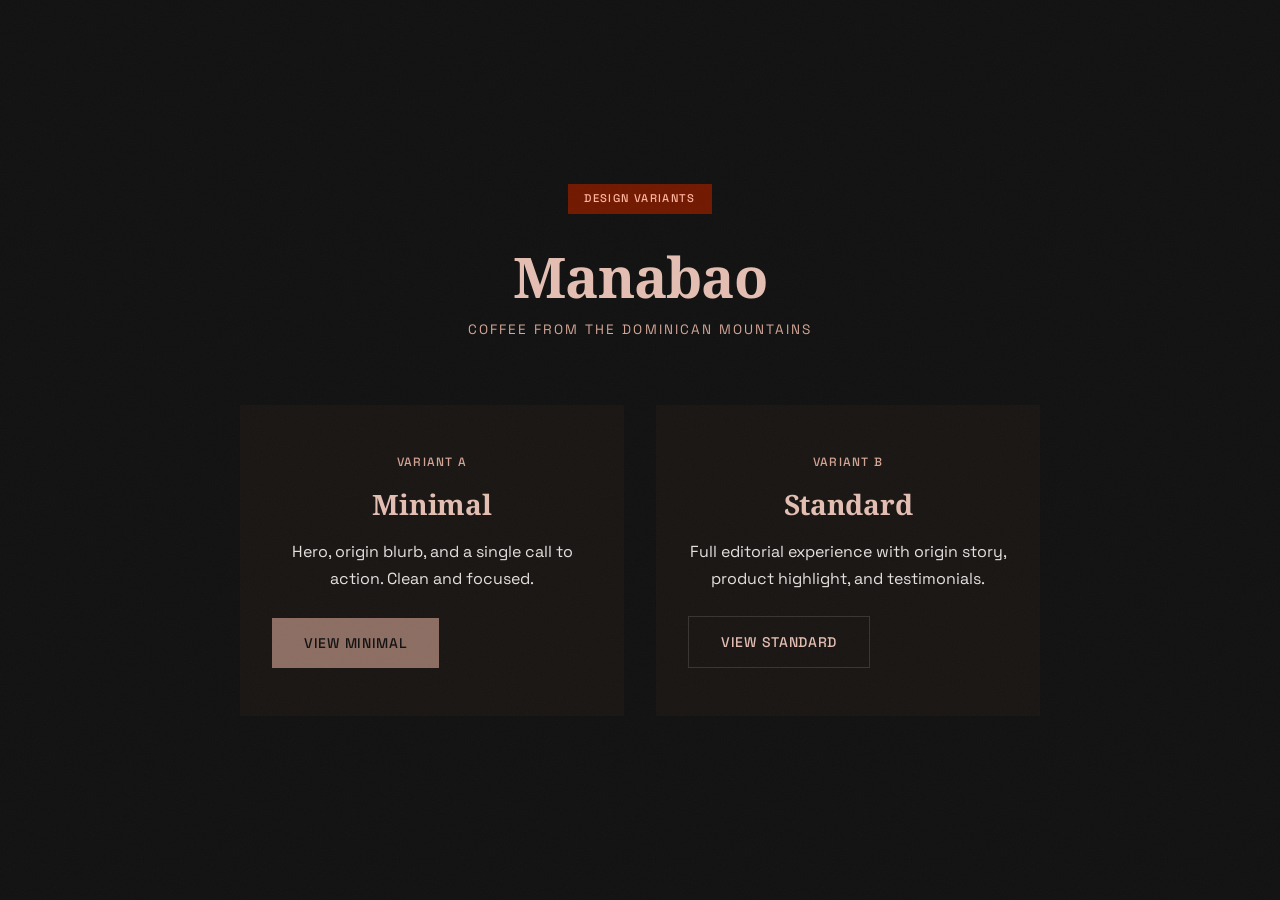
==== index.html @ 507e4045 "feat: add index hub page linking to both landing page variants Co-Authored-By: Claude Opus 4.6 (1M c" ====
<!DOCTYPE html>
<html lang="en">
<head>
  <meta charset="UTF-8">
  <meta name="viewport" content="width=device-width, initial-scale=1.0">
  <title>Manabao — Design Variants</title>
  <link rel="preconnect" href="https://fonts.googleapis.com">
  <link rel="preconnect" href="https://fonts.gstatic.com" crossorigin>
  <link rel="stylesheet" href="styles.css">
  <style>
    .hub {
      min-height: 100vh;
      display: flex;
      flex-direction: column;
      align-items: center;
      justify-content: center;
      padding: 80px 24px;
      text-align: center;
    }

    .hub-subtitle {
      font-family: var(--font-body);
      font-size: 0.85rem;
      letter-spacing: 0.15em;
      text-transform: uppercase;
      color: var(--primary-dim);
      margin-bottom: 64px;
    }

    .hub-cards {
      display: grid;
      grid-template-columns: 1fr 1fr;
      gap: 32px;
      max-width: 800px;
      width: 100%;
    }

    .hub-card {
      display: flex;
      flex-direction: column;
      background-color: var(--surface-container-low);
      padding: 48px 32px;
      text-decoration: none;
      transition: background-color 0.3s ease;
    }

    .hub-card:hover {
      background-color: var(--surface-container);
    }

    .hub-card .label-sm {
      margin-bottom: 16px;
      color: var(--primary-dim);
    }

    .hub-card .headline-sm {
      margin-bottom: 16px;
    }

    .hub-card .body-text {
      color: var(--on-surface);
      margin-bottom: 24px;
      flex-grow: 1;
    }

    .hub-card .btn {
      align-self: flex-start;
    }

    @media (max-width: 768px) {
      .hub-cards {
        grid-template-columns: 1fr;
      }
    }
  </style>
</head>
<body>

  <section class="hub">
    <span class="origin-stamp" style="margin-bottom: 32px;">Design Variants</span>
    <h1 class="display-lg" style="margin-bottom: 12px;">Manabao</h1>
    <p class="hub-subtitle">Coffee from the Dominican Mountains</p>

    <div class="hub-cards">
      <a href="minimal.html" class="hub-card">
        <span class="label-sm">Variant A</span>
        <h2 class="headline-sm">Minimal</h2>
        <p class="body-text">
          Hero, origin blurb, and a single call to action. Clean and focused.
        </p>
        <span class="btn btn-primary">View Minimal</span>
      </a>

      <a href="standard.html" class="hub-card">
        <span class="label-sm">Variant B</span>
        <h2 class="headline-sm">Standard</h2>
        <p class="body-text">
          Full editorial experience with origin story, product highlight, and testimonials.
        </p>
        <span class="btn btn-outlined">View Standard</span>
      </a>
    </div>
  </section>

</body>
</html>
---- styles.css ----
@import url('https://fonts.googleapis.com/css2?family=Noto+Serif:ital,wght@0,400;0,700;1,400&family=Space+Grotesk:wght@400;500;700&display=swap');

*,
*::before,
*::after {
  margin: 0;
  padding: 0;
  box-sizing: border-box;
}

:root {
  /* Colors */
  --primary: #8D6E63;
  --primary-light: #e4beb2;
  --primary-dim: #d4a596;
  --primary-container: #4d352b;
  --secondary: #3E2723;
  --tertiary: #BF360C;
  --tertiary-container: #721900;
  --tertiary-light: #ffb5a1;
  --background: #121212;
  --surface: #131313;
  --surface-container-low: #1a1614;
  --surface-container: #211c19;
  --on-surface: #e5e2e1;
  --on-primary: #121212;
  --outline-variant: rgba(229, 226, 225, 0.15);

  /* Typography */
  --font-headline: 'Noto Serif', serif;
  --font-body: 'Space Grotesk', sans-serif;

  /* Spacing */
  --section-padding: 120px 24px;
  --section-padding-mobile: 80px 16px;
}

html {
  scroll-behavior: smooth;
}

body {
  font-family: var(--font-body);
  background-color: var(--background);
  color: var(--on-surface);
  line-height: 1.6;
  -webkit-font-smoothing: antialiased;
}

a {
  color: var(--primary-light);
  text-decoration: none;
}

a:hover {
  color: var(--primary-dim);
}

img {
  max-width: 100%;
  display: block;
}

/* Typography Scale */
.display-lg {
  font-family: var(--font-headline);
  font-size: 3.5rem;
  font-weight: 700;
  letter-spacing: -0.02em;
  line-height: 1.1;
  color: var(--primary-light);
}

.headline-sm {
  font-family: var(--font-headline);
  font-size: 1.75rem;
  font-weight: 700;
  letter-spacing: -0.01em;
  line-height: 1.2;
  color: var(--primary-light);
}

.body-text {
  font-family: var(--font-body);
  font-size: 1rem;
  line-height: 1.7;
  color: var(--on-surface);
}

.label-sm {
  font-family: var(--font-body);
  font-size: 0.75rem;
  font-weight: 500;
  letter-spacing: 0.1em;
  text-transform: uppercase;
  color: var(--on-surface);
}

@media (max-width: 768px) {
  .display-lg {
    font-size: 2.5rem;
  }

  .headline-sm {
    font-size: 1.35rem;
  }
}

/* Noise Texture Overlay */
body::after {
  content: '';
  position: fixed;
  top: 0;
  left: 0;
  width: 100%;
  height: 100%;
  pointer-events: none;
  z-index: 9999;
  opacity: 0.03;
  background-image: url("data:image/svg+xml,%3Csvg viewBox='0 0 256 256' xmlns='http://www.w3.org/2000/svg'%3E%3Cfilter id='noise'%3E%3CfeTurbulence type='fractalNoise' baseFrequency='0.9' numOctaves='4' stitchTiles='stitch'/%3E%3C/filter%3E%3Crect width='100%25' height='100%25' filter='url(%23noise)'/%3E%3C/svg%3E");
  background-repeat: repeat;
  background-size: 256px 256px;
}

/* Buttons — all 0px border-radius */
.btn {
  display: inline-block;
  padding: 14px 32px;
  font-family: var(--font-body);
  font-size: 0.875rem;
  font-weight: 500;
  letter-spacing: 0.05em;
  text-transform: uppercase;
  border: none;
  border-radius: 0;
  cursor: pointer;
  text-decoration: none;
  transition: background-color 0.3s ease;
}

.btn-primary {
  background-color: var(--primary);
  color: var(--on-primary);
}

.btn-primary:hover {
  background-color: var(--primary-dim);
  color: var(--on-primary);
}

.btn-secondary {
  background-color: var(--secondary);
  color: var(--primary-light);
}

.btn-secondary:hover {
  background-color: var(--primary-container);
  color: var(--primary-light);
}

.btn-inverted {
  background-color: var(--primary-light);
  color: var(--secondary);
}

.btn-inverted:hover {
  background-color: var(--primary-dim);
  color: var(--secondary);
}

.btn-outlined {
  background-color: transparent;
  color: var(--primary-light);
  border: 1px solid var(--outline-variant);
}

.btn-outlined:hover {
  background-color: var(--surface-container-low);
  color: var(--primary-light);
}

/* Origin Stamp Chip */
.origin-stamp {
  display: inline-block;
  padding: 6px 16px;
  background-color: var(--tertiary-container);
  color: var(--tertiary-light);
  font-family: var(--font-body);
  font-size: 0.7rem;
  font-weight: 500;
  letter-spacing: 0.12em;
  text-transform: uppercase;
  border-radius: 0;
}

/* Glassmorphic Nav */
.nav {
  position: fixed;
  top: 0;
  left: 0;
  right: 0;
  z-index: 1000;
  display: flex;
  align-items: center;
  justify-content: space-between;
  padding: 16px 40px;
  background-color: rgba(19, 19, 19, 0.7);
  backdrop-filter: blur(20px);
  -webkit-backdrop-filter: blur(20px);
}

.nav-logo {
  font-family: var(--font-headline);
  font-size: 1.25rem;
  font-weight: 700;
  color: var(--primary-light);
  letter-spacing: -0.01em;
}

.nav-links {
  display: flex;
  gap: 24px;
  list-style: none;
}

.nav-links a {
  color: var(--primary-dim);
  font-family: var(--font-body);
  font-size: 0.85rem;
  letter-spacing: 0.05em;
  text-transform: uppercase;
  transition: color 0.3s ease;
}

.nav-links a:hover {
  color: var(--primary-light);
}

@media (max-width: 768px) {
  .nav {
    padding: 14px 20px;
  }

  .nav-links {
    gap: 16px;
  }

  .nav-links a {
    font-size: 0.75rem;
  }
}

/* Hero Section */
.hero {
  position: relative;
  min-height: 100vh;
  display: flex;
  flex-direction: column;
  align-items: center;
  justify-content: center;
  text-align: center;
  background-size: cover;
  background-position: center;
  background-repeat: no-repeat;
  padding: 80px 24px;
}

.hero-overlay {
  position: absolute;
  inset: 0;
  background: linear-gradient(
    to bottom,
    rgba(18, 18, 18, 0.4) 0%,
    rgba(18, 18, 18, 0.6) 50%,
    rgba(18, 18, 18, 0.9) 100%
  );
}

.hero-content {
  position: relative;
  z-index: 1;
  max-width: 700px;
}

.hero-content .display-lg {
  margin-bottom: 16px;
}

.hero-subtitle {
  font-family: var(--font-body);
  font-size: 1rem;
  letter-spacing: 0.15em;
  text-transform: uppercase;
  color: var(--primary-dim);
  margin-bottom: 24px;
}

.hero-content .origin-stamp {
  margin-bottom: 32px;
}

/* Sections */
.section {
  padding: var(--section-padding);
}

.section--surface {
  background-color: var(--surface);
}

.section--low {
  background-color: var(--surface-container-low);
}

.section--container {
  background-color: var(--surface-container);
}

.section-inner {
  max-width: 1100px;
  margin: 0 auto;
}

/* Two-Column Editorial Layout */
.editorial-grid {
  display: grid;
  grid-template-columns: 1fr 1fr;
  gap: 0;
  align-items: center;
}

.editorial-grid__image {
  position: relative;
  overflow: hidden;
}

.editorial-grid__image img {
  width: 100%;
  height: 100%;
  object-fit: cover;
  min-height: 400px;
}

.editorial-grid__text {
  padding: 60px;
  position: relative;
}

.editorial-grid__text .headline-sm {
  position: relative;
  left: -40px;
  margin-bottom: 24px;
}

.editorial-grid__text .body-text {
  margin-bottom: 32px;
}

/* Product Highlight — Asymmetric */
.product-card {
  display: grid;
  grid-template-columns: 1fr 1.2fr;
  gap: 60px;
  align-items: center;
}

.product-image-placeholder {
  width: 100%;
  aspect-ratio: 3 / 4;
  background: linear-gradient(135deg, var(--primary-container), var(--secondary));
}

.product-info .headline-sm {
  margin-bottom: 12px;
}

.product-info .body-text {
  margin-bottom: 8px;
}

.product-price {
  font-family: var(--font-headline);
  font-size: 1.5rem;
  color: var(--primary-light);
  margin: 20px 0 28px;
}

/* Testimonials */
.testimonial {
  max-width: 700px;
  margin: 0 auto;
  padding: 60px 0;
  text-align: center;
}

.testimonial-quote {
  font-family: var(--font-headline);
  font-size: 1.5rem;
  font-style: italic;
  color: var(--primary-light);
  line-height: 1.6;
  margin-bottom: 20px;
}

.testimonial-attribution {
  font-family: var(--font-body);
  font-size: 0.75rem;
  letter-spacing: 0.1em;
  text-transform: uppercase;
  color: var(--primary-dim);
}

/* Footer */
.footer {
  background-color: var(--surface-container-low);
  padding: 60px 24px;
  text-align: center;
}

.footer-logo {
  font-family: var(--font-headline);
  font-size: 1.5rem;
  font-weight: 700;
  color: var(--primary-light);
  margin-bottom: 8px;
}

.footer-tagline {
  font-family: var(--font-body);
  font-size: 0.8rem;
  color: var(--primary-dim);
  letter-spacing: 0.1em;
  text-transform: uppercase;
  margin-bottom: 32px;
}

.footer-nav {
  display: flex;
  justify-content: center;
  gap: 32px;
  list-style: none;
  margin-bottom: 40px;
}

.footer-nav a {
  font-family: var(--font-body);
  font-size: 0.8rem;
  color: var(--on-surface);
  letter-spacing: 0.05em;
  text-transform: uppercase;
  transition: color 0.3s ease;
}

.footer-nav a:hover {
  color: var(--primary-light);
}

.footer-bottom {
  font-size: 0.7rem;
  color: rgba(229, 226, 225, 0.4);
  letter-spacing: 0.05em;
}

/* Responsive */
@media (max-width: 768px) {
  .section {
    padding: var(--section-padding-mobile);
  }

  .editorial-grid {
    grid-template-columns: 1fr;
  }

  .editorial-grid__text {
    padding: 40px 20px;
  }

  .editorial-grid__text .headline-sm {
    left: 0;
  }

  .product-card {
    grid-template-columns: 1fr;
    gap: 32px;
  }

  .footer-nav {
    flex-direction: column;
    gap: 16px;
  }
}
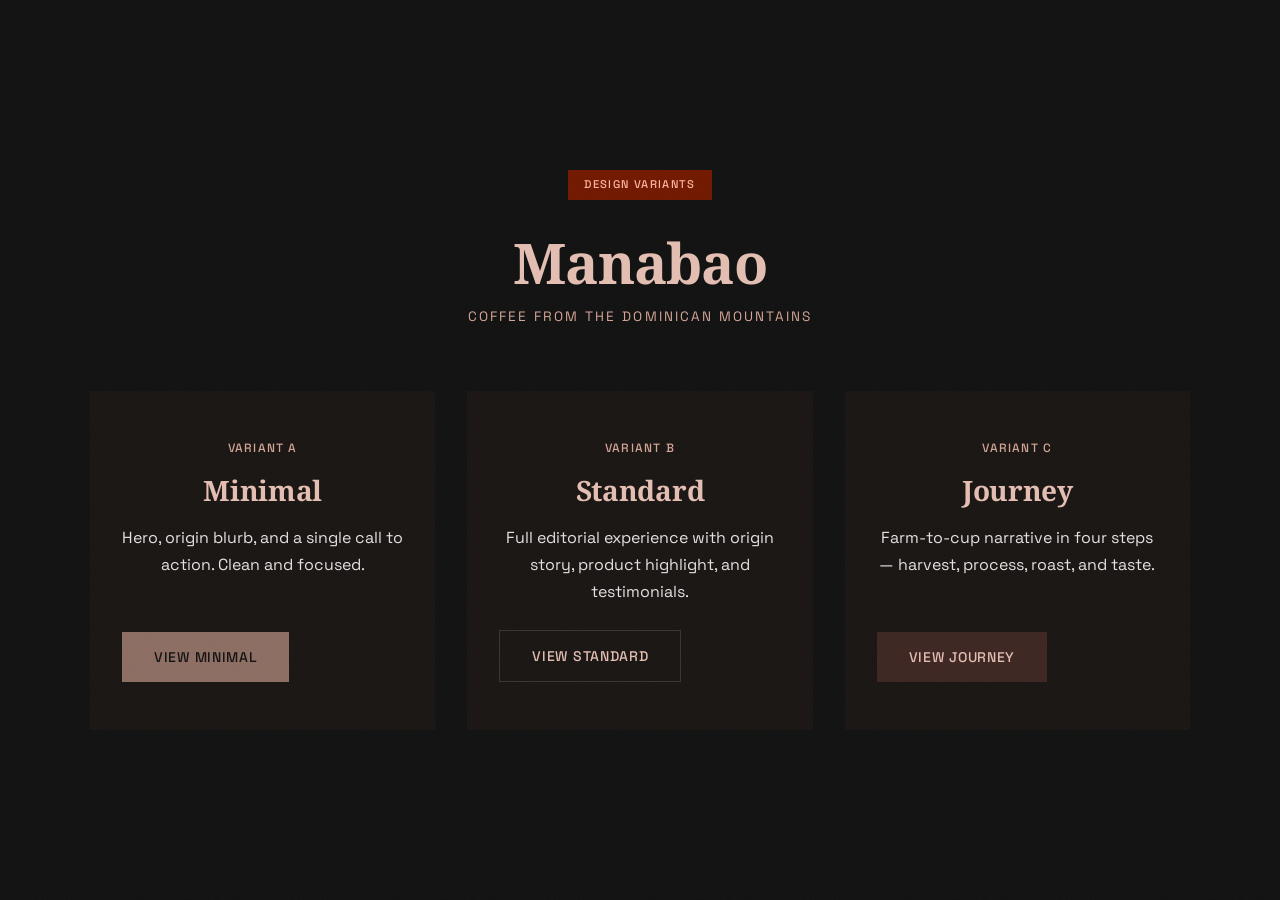
==== commit 5f6cadb2: "feat: add Journey variant (Variant C) with farm-to-cup narrative New landing page using all 4 images" ====
--- a/index.html
+++ b/index.html
@@ -29,9 +29,9 @@
 
     .hub-cards {
       display: grid;
-      grid-template-columns: 1fr 1fr;
+      grid-template-columns: 1fr 1fr 1fr;
       gap: 32px;
-      max-width: 800px;
+      max-width: 1100px;
       width: 100%;
     }
 
@@ -99,6 +99,15 @@
         </p>
         <span class="btn btn-outlined">View Standard</span>
       </a>
+
+      <a href="journey.html" class="hub-card">
+        <span class="label-sm">Variant C</span>
+        <h2 class="headline-sm">Journey</h2>
+        <p class="body-text">
+          Farm-to-cup narrative in four steps — harvest, process, roast, and taste.
+        </p>
+        <span class="btn btn-secondary">View Journey</span>
+      </a>
     </div>
   </section>
 
--- a/styles.css
+++ b/styles.css
@@ -461,6 +461,57 @@
   letter-spacing: 0.05em;
 }
 
+/* Journey — Full-Bleed Image Sections */
+.journey-image {
+  position: relative;
+  width: 100%;
+  height: 70vh;
+  overflow: hidden;
+}
+
+.journey-image img {
+  width: 100%;
+  height: 100%;
+  object-fit: cover;
+}
+
+.journey-image__caption {
+  position: absolute;
+  bottom: 0;
+  left: 0;
+  right: 0;
+  padding: 40px;
+  background: linear-gradient(
+    to top,
+    rgba(18, 18, 18, 0.85) 0%,
+    rgba(18, 18, 18, 0) 100%
+  );
+}
+
+.journey-step {
+  display: flex;
+  align-items: baseline;
+  gap: 16px;
+  margin-bottom: 8px;
+}
+
+.journey-step__number {
+  font-family: var(--font-headline);
+  font-size: 3rem;
+  font-weight: 700;
+  color: var(--primary-container);
+  line-height: 1;
+}
+
+/* Journey — Alternating Editorial */
+.editorial-grid--reverse {
+  direction: rtl;
+}
+
+.editorial-grid--reverse > * {
+  direction: ltr;
+}
+
 /* Responsive */
 @media (max-width: 768px) {
   .section {
@@ -488,4 +539,20 @@
     flex-direction: column;
     gap: 16px;
   }
-}
+
+  .journey-image {
+    height: 50vh;
+  }
+
+  .journey-image__caption {
+    padding: 24px;
+  }
+
+  .journey-step__number {
+    font-size: 2rem;
+  }
+
+  .editorial-grid--reverse {
+    direction: ltr;
+  }
+}
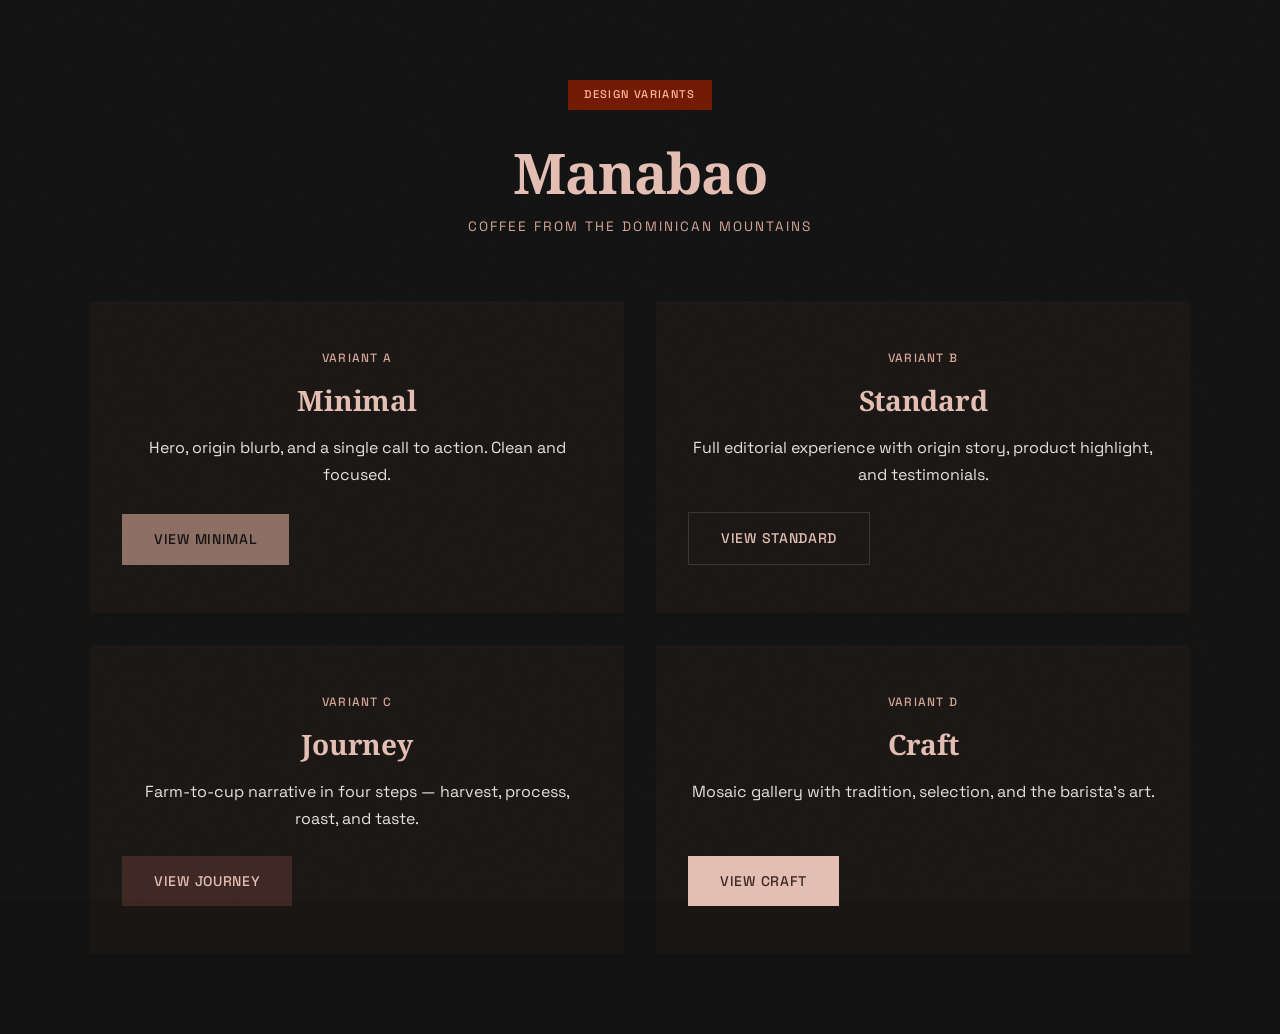
==== commit a9909e73: "feat: add Craft variant (Variant D) with mosaic gallery New landing page showcasing artisanal craft " ====
--- a/index.html
+++ b/index.html
@@ -29,7 +29,7 @@
 
     .hub-cards {
       display: grid;
-      grid-template-columns: 1fr 1fr 1fr;
+      grid-template-columns: 1fr 1fr;
       gap: 32px;
       max-width: 1100px;
       width: 100%;
@@ -108,6 +108,15 @@
         </p>
         <span class="btn btn-secondary">View Journey</span>
       </a>
+
+      <a href="craft.html" class="hub-card">
+        <span class="label-sm">Variant D</span>
+        <h2 class="headline-sm">Craft</h2>
+        <p class="body-text">
+          Mosaic gallery with tradition, selection, and the barista's art.
+        </p>
+        <span class="btn btn-inverted">View Craft</span>
+      </a>
     </div>
   </section>
 
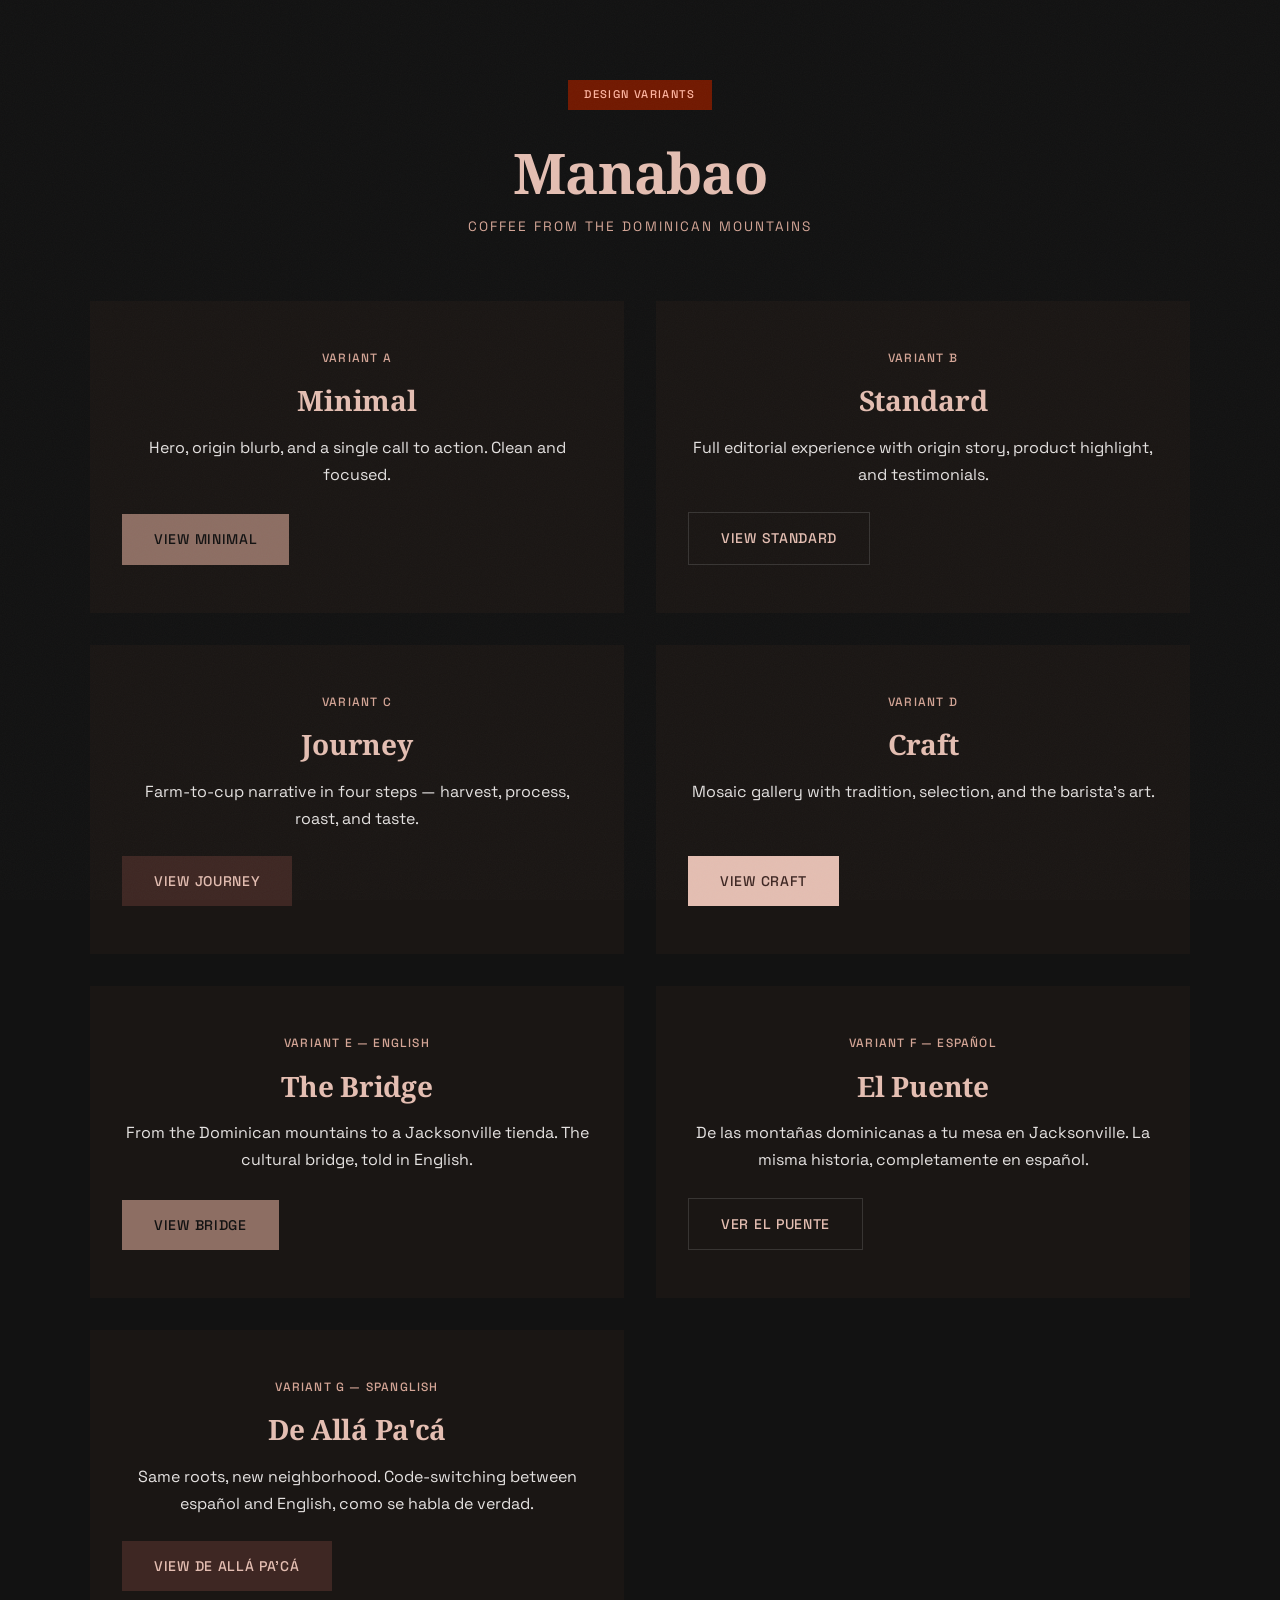
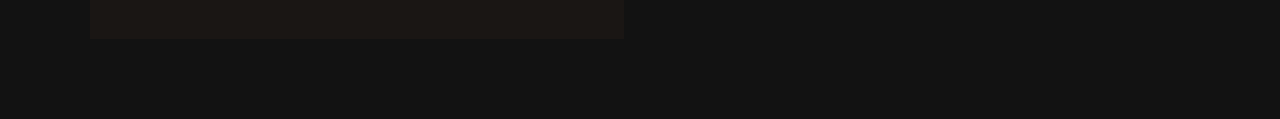
==== commit 270e2a9a: "feat: add cultural bridge variants (E/F/G) — DR to Jacksonville Three new landing pages exploring th" ====
--- a/index.html
+++ b/index.html
@@ -7,72 +7,6 @@
   <link rel="preconnect" href="https://fonts.googleapis.com">
   <link rel="preconnect" href="https://fonts.gstatic.com" crossorigin>
   <link rel="stylesheet" href="styles.css">
-  <style>
-    .hub {
-      min-height: 100vh;
-      display: flex;
-      flex-direction: column;
-      align-items: center;
-      justify-content: center;
-      padding: 80px 24px;
-      text-align: center;
-    }
-
-    .hub-subtitle {
-      font-family: var(--font-body);
-      font-size: 0.85rem;
-      letter-spacing: 0.15em;
-      text-transform: uppercase;
-      color: var(--primary-dim);
-      margin-bottom: 64px;
-    }
-
-    .hub-cards {
-      display: grid;
-      grid-template-columns: 1fr 1fr;
-      gap: 32px;
-      max-width: 1100px;
-      width: 100%;
-    }
-
-    .hub-card {
-      display: flex;
-      flex-direction: column;
-      background-color: var(--surface-container-low);
-      padding: 48px 32px;
-      text-decoration: none;
-      transition: background-color 0.3s ease;
-    }
-
-    .hub-card:hover {
-      background-color: var(--surface-container);
-    }
-
-    .hub-card .label-sm {
-      margin-bottom: 16px;
-      color: var(--primary-dim);
-    }
-
-    .hub-card .headline-sm {
-      margin-bottom: 16px;
-    }
-
-    .hub-card .body-text {
-      color: var(--on-surface);
-      margin-bottom: 24px;
-      flex-grow: 1;
-    }
-
-    .hub-card .btn {
-      align-self: flex-start;
-    }
-
-    @media (max-width: 768px) {
-      .hub-cards {
-        grid-template-columns: 1fr;
-      }
-    }
-  </style>
 </head>
 <body>
 
@@ -117,6 +51,33 @@
         </p>
         <span class="btn btn-inverted">View Craft</span>
       </a>
+
+      <a href="bridge.html" class="hub-card">
+        <span class="label-sm">Variant E — English</span>
+        <h2 class="headline-sm">The Bridge</h2>
+        <p class="body-text">
+          From the Dominican mountains to a Jacksonville tienda. The cultural bridge, told in English.
+        </p>
+        <span class="btn btn-primary">View Bridge</span>
+      </a>
+
+      <a href="puente.html" class="hub-card">
+        <span class="label-sm">Variant F — Español</span>
+        <h2 class="headline-sm">El Puente</h2>
+        <p class="body-text">
+          De las montañas dominicanas a tu mesa en Jacksonville. La misma historia, completamente en español.
+        </p>
+        <span class="btn btn-outlined">Ver El Puente</span>
+      </a>
+
+      <a href="dealla.html" class="hub-card">
+        <span class="label-sm">Variant G — Spanglish</span>
+        <h2 class="headline-sm">De Allá Pa'cá</h2>
+        <p class="body-text">
+          Same roots, new neighborhood. Code-switching between español and English, como se habla de verdad.
+        </p>
+        <span class="btn btn-secondary">View De Allá Pa'cá</span>
+      </a>
     </div>
   </section>
 
--- a/styles.css
+++ b/styles.css
@@ -556,3 +556,437 @@
     direction: ltr;
   }
 }
+
+/* ===== Craft Variant ===== */
+
+/* Mosaic Gallery */
+.mosaic {
+  display: grid;
+  grid-template-columns: 1fr 1fr;
+  grid-template-rows: 60vh 40vh;
+  gap: 4px;
+}
+
+.mosaic__item {
+  position: relative;
+  overflow: hidden;
+}
+
+.mosaic__item img {
+  width: 100%;
+  height: 100%;
+  object-fit: cover;
+  transition: transform 0.6s ease;
+}
+
+.mosaic__item:hover img {
+  transform: scale(1.03);
+}
+
+.mosaic__item--tall {
+  grid-row: 1 / -1;
+}
+
+.mosaic__overlay {
+  position: absolute;
+  bottom: 0;
+  left: 0;
+  right: 0;
+  padding: 32px;
+  background: linear-gradient(
+    to top,
+    rgba(18, 18, 18, 0.8) 0%,
+    rgba(18, 18, 18, 0) 100%
+  );
+}
+
+/* Full-width quote band */
+.quote-band {
+  padding: 100px 24px;
+  text-align: center;
+  background-color: var(--secondary);
+}
+
+.quote-band__text {
+  font-family: var(--font-headline);
+  font-size: 2.25rem;
+  font-weight: 700;
+  color: var(--primary-light);
+  line-height: 1.3;
+  letter-spacing: -0.02em;
+  max-width: 800px;
+  margin: 0 auto;
+}
+
+/* Side-by-side detail */
+.craft-detail {
+  display: grid;
+  grid-template-columns: 1.2fr 1fr;
+  min-height: 70vh;
+}
+
+.craft-detail__image {
+  overflow: hidden;
+}
+
+.craft-detail__image img {
+  width: 100%;
+  height: 100%;
+  object-fit: cover;
+}
+
+.craft-detail__content {
+  display: flex;
+  flex-direction: column;
+  justify-content: center;
+  padding: 80px 60px;
+  background-color: var(--surface-container-low);
+}
+
+.craft-detail__content .label-sm {
+  margin-bottom: 20px;
+  color: var(--primary-dim);
+}
+
+.craft-detail__content .headline-sm {
+  margin-bottom: 20px;
+}
+
+.craft-detail__content .body-text {
+  margin-bottom: 16px;
+}
+
+.craft-detail--reverse {
+  direction: rtl;
+}
+
+.craft-detail--reverse > * {
+  direction: ltr;
+}
+
+.craft-detail--reverse .craft-detail__content {
+  background-color: var(--surface-container);
+}
+
+/* ===== Index Hub ===== */
+
+.hub {
+  min-height: 100vh;
+  display: flex;
+  flex-direction: column;
+  align-items: center;
+  justify-content: center;
+  padding: 80px 24px;
+  text-align: center;
+}
+
+.hub-subtitle {
+  font-family: var(--font-body);
+  font-size: 0.85rem;
+  letter-spacing: 0.15em;
+  text-transform: uppercase;
+  color: var(--primary-dim);
+  margin-bottom: 64px;
+}
+
+.hub-cards {
+  display: grid;
+  grid-template-columns: 1fr 1fr;
+  gap: 32px;
+  max-width: 1100px;
+  width: 100%;
+}
+
+.hub-card {
+  display: flex;
+  flex-direction: column;
+  background-color: var(--surface-container-low);
+  padding: 48px 32px;
+  text-decoration: none;
+  transition: background-color 0.3s ease;
+}
+
+.hub-card:hover {
+  background-color: var(--surface-container);
+}
+
+.hub-card .label-sm {
+  margin-bottom: 16px;
+  color: var(--primary-dim);
+}
+
+.hub-card .headline-sm {
+  margin-bottom: 16px;
+}
+
+.hub-card .body-text {
+  color: var(--on-surface);
+  margin-bottom: 24px;
+  flex-grow: 1;
+}
+
+.hub-card .btn {
+  align-self: flex-start;
+}
+
+/* Craft & Hub responsive */
+@media (max-width: 768px) {
+  .mosaic {
+    grid-template-columns: 1fr;
+    grid-template-rows: 50vh 35vh 35vh;
+  }
+
+  .mosaic__item--tall {
+    grid-row: auto;
+  }
+
+  .quote-band {
+    padding: 60px 20px;
+  }
+
+  .quote-band__text {
+    font-size: 1.5rem;
+  }
+
+  .craft-detail {
+    grid-template-columns: 1fr;
+    min-height: auto;
+  }
+
+  .craft-detail__content {
+    padding: 48px 24px;
+  }
+
+  .craft-detail--reverse {
+    direction: ltr;
+  }
+
+  .hub-cards {
+    grid-template-columns: 1fr;
+  }
+}
+
+/* ===== Bridge Variant (E) ===== */
+
+/* Split Hero — two background images side by side */
+.hero-split {
+  position: relative;
+  min-height: 100vh;
+  display: grid;
+  grid-template-columns: 1fr 1fr;
+}
+
+.hero-split__half {
+  position: relative;
+  background-size: cover;
+  background-position: center;
+  min-height: 100vh;
+}
+
+.hero-split__half::after {
+  content: '';
+  position: absolute;
+  inset: 0;
+  background: rgba(18, 18, 18, 0.6);
+}
+
+.hero-split__content {
+  position: absolute;
+  inset: 0;
+  z-index: 1;
+  display: flex;
+  flex-direction: column;
+  align-items: center;
+  justify-content: center;
+  text-align: center;
+  padding: 80px 24px;
+}
+
+.hero-split__content .display-lg {
+  margin-bottom: 16px;
+}
+
+.hero-split__label {
+  font-family: var(--font-body);
+  font-size: 0.75rem;
+  letter-spacing: 0.15em;
+  text-transform: uppercase;
+  color: var(--primary-dim);
+  margin-top: 16px;
+}
+
+/* Placeholder image blocks */
+.placeholder--farm {
+  background: linear-gradient(135deg, var(--primary-container), var(--secondary));
+}
+
+.placeholder--store {
+  background: linear-gradient(135deg, var(--surface-container), var(--primary-container));
+}
+
+.placeholder--moment {
+  background: linear-gradient(135deg, var(--secondary), var(--tertiary-container));
+}
+
+/* ===== Puente Variant (F) ===== */
+
+/* Narrative centered column */
+.narrative-section {
+  max-width: 700px;
+  margin: 0 auto;
+  padding: 140px 24px;
+}
+
+.narrative-step {
+  display: flex;
+  align-items: baseline;
+  gap: 12px;
+  margin-bottom: 24px;
+}
+
+.narrative-step__number {
+  font-family: var(--font-headline);
+  font-size: 1.25rem;
+  font-weight: 700;
+  color: var(--primary-container);
+  line-height: 1;
+}
+
+.narrative-step__label {
+  font-family: var(--font-body);
+  font-size: 0.7rem;
+  font-weight: 500;
+  letter-spacing: 0.12em;
+  text-transform: uppercase;
+  color: var(--primary-dim);
+}
+
+.narrative-pullquote {
+  font-family: var(--font-headline);
+  font-size: 1.75rem;
+  font-style: italic;
+  color: var(--primary-light);
+  line-height: 1.5;
+  margin: 48px 0;
+  text-align: center;
+}
+
+/* Dark atmospheric section */
+.section--dark {
+  background-color: var(--secondary);
+  text-align: center;
+  padding: 140px 24px;
+}
+
+/* ===== De Allá Pa'cá Variant (G) ===== */
+
+/* Collage hero */
+.collage-hero {
+  display: grid;
+  grid-template-columns: 1fr 1fr 1fr;
+  grid-template-rows: 40vh 40vh;
+  gap: 4px;
+  position: relative;
+}
+
+.collage-hero__item {
+  position: relative;
+  overflow: hidden;
+  background-size: cover;
+  background-position: center;
+}
+
+.collage-hero__item::after {
+  content: '';
+  position: absolute;
+  inset: 0;
+  background: rgba(18, 18, 18, 0.5);
+}
+
+.collage-hero__item--wide {
+  grid-column: span 2;
+}
+
+.collage-hero__content {
+  position: absolute;
+  inset: 0;
+  z-index: 1;
+  display: flex;
+  flex-direction: column;
+  align-items: center;
+  justify-content: center;
+  text-align: center;
+  padding: 40px 24px;
+}
+
+/* Caption overlays on mosaic tiles */
+.caption-overlay {
+  position: absolute;
+  bottom: 0;
+  left: 0;
+  right: 0;
+  padding: 20px;
+  background: linear-gradient(
+    to top,
+    rgba(18, 18, 18, 0.85) 0%,
+    rgba(18, 18, 18, 0) 100%
+  );
+  z-index: 1;
+}
+
+.caption-overlay__text {
+  font-family: var(--font-body);
+  font-size: 0.8rem;
+  letter-spacing: 0.05em;
+  color: var(--primary-dim);
+}
+
+.caption-overlay__text em {
+  font-style: normal;
+  color: var(--primary-light);
+}
+
+/* Dual CTA row */
+.cta-row {
+  display: flex;
+  gap: 16px;
+  justify-content: center;
+  flex-wrap: wrap;
+  margin-top: 48px;
+}
+
+/* ===== Cultural Bridge responsive ===== */
+@media (max-width: 768px) {
+  .hero-split {
+    grid-template-columns: 1fr;
+  }
+
+  .hero-split__half {
+    min-height: 50vh;
+  }
+
+  .hero-split__half:first-child {
+    display: none;
+  }
+
+  .narrative-section {
+    padding: 80px 20px;
+  }
+
+  .narrative-pullquote {
+    font-size: 1.35rem;
+  }
+
+  .section--dark {
+    padding: 80px 20px;
+  }
+
+  .collage-hero {
+    grid-template-columns: 1fr 1fr;
+    grid-template-rows: 35vh 35vh;
+  }
+
+  .collage-hero__item--wide {
+    grid-column: span 2;
+  }
+}
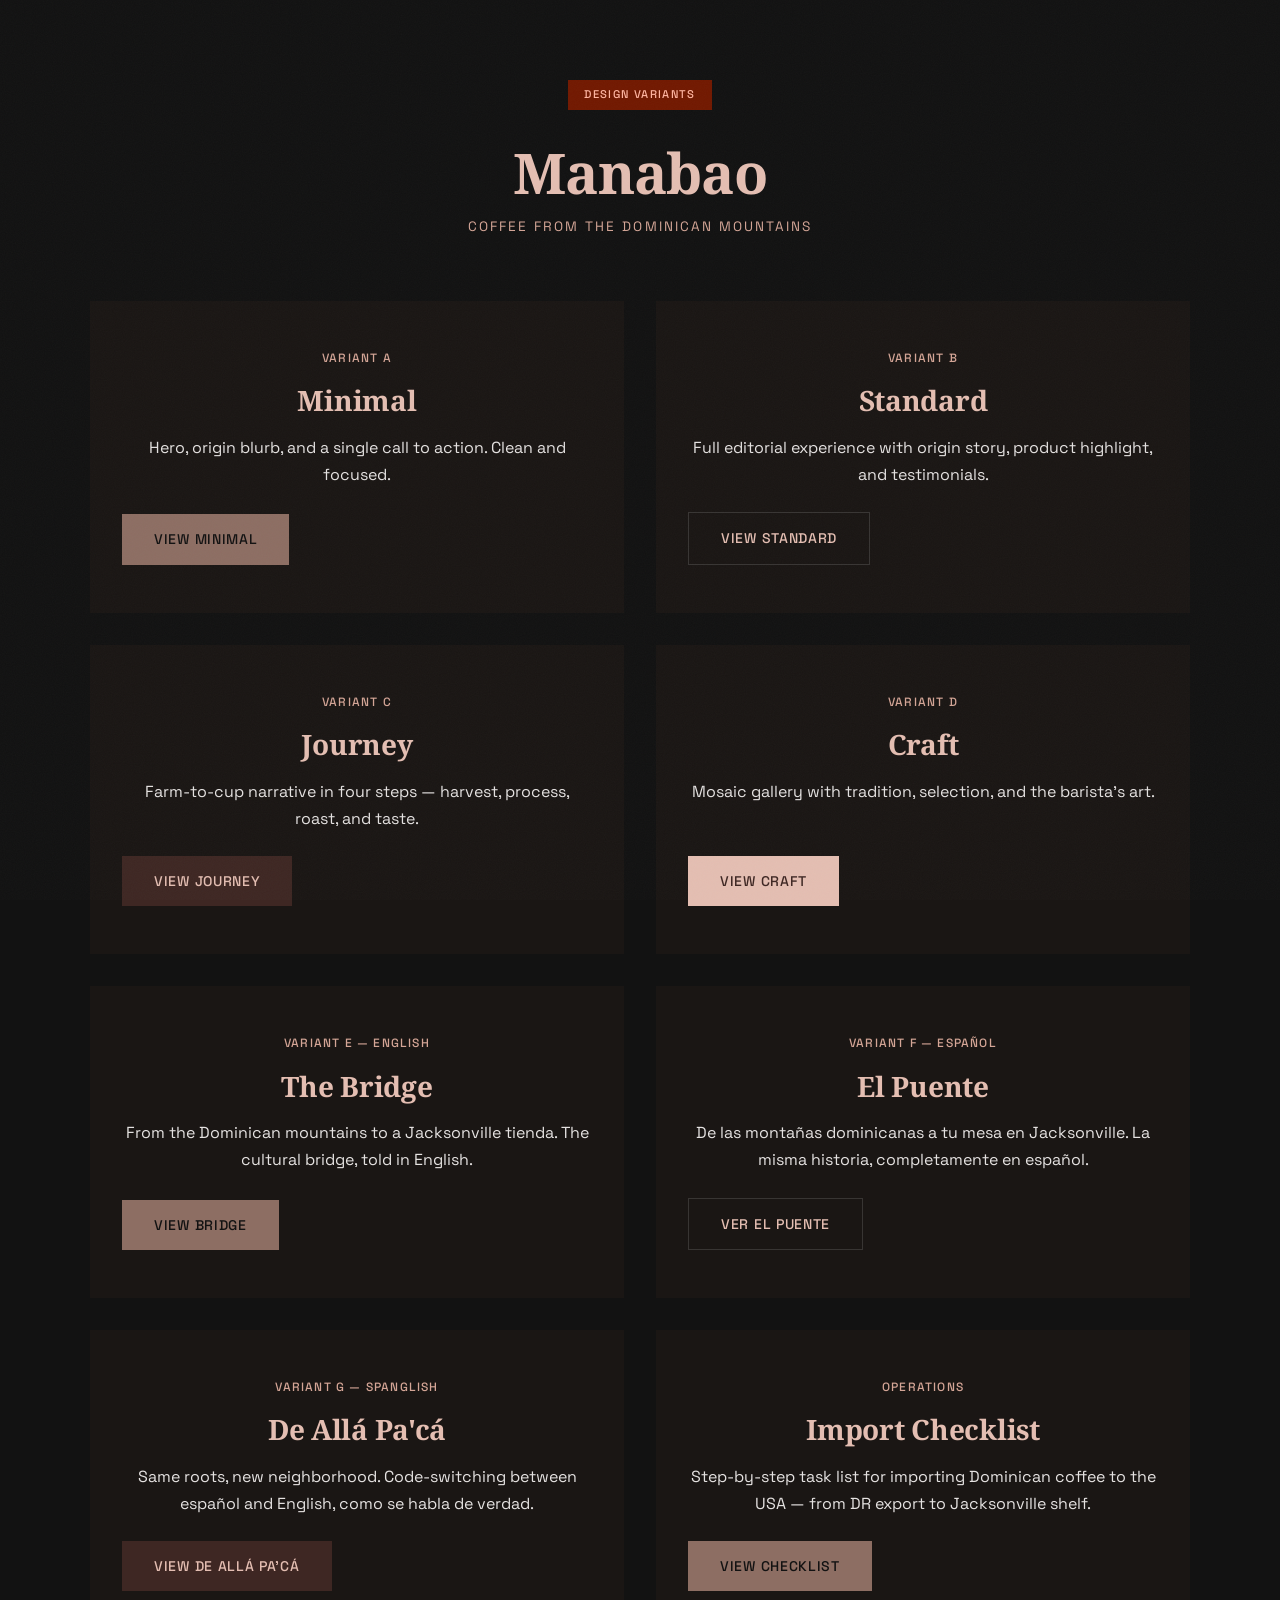
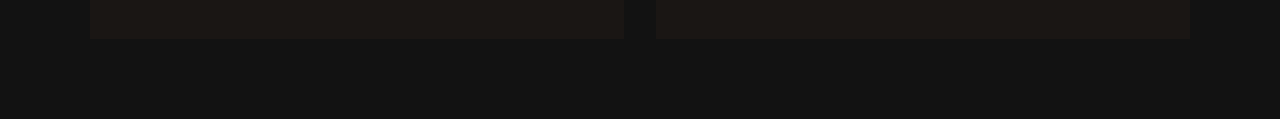
==== commit 09cbab09: "feat: add import checklist page (DR to USA coffee import tasks) Interactive checklist with 4 phases:" ====
--- a/index.html
+++ b/index.html
@@ -78,6 +78,14 @@
         </p>
         <span class="btn btn-secondary">View De Allá Pa'cá</span>
       </a>
+      <a href="import.html" class="hub-card">
+        <span class="label-sm">Operations</span>
+        <h2 class="headline-sm">Import Checklist</h2>
+        <p class="body-text">
+          Step-by-step task list for importing Dominican coffee to the USA — from DR export to Jacksonville shelf.
+        </p>
+        <span class="btn btn-primary">View Checklist</span>
+      </a>
     </div>
   </section>
 
--- a/styles.css
+++ b/styles.css
@@ -477,12 +477,12 @@
 
 .journey-image__caption {
   position: absolute;
-  bottom: 0;
+  top: 0;
   left: 0;
   right: 0;
   padding: 40px;
   background: linear-gradient(
-    to top,
+    to bottom,
     rgba(18, 18, 18, 0.85) 0%,
     rgba(18, 18, 18, 0) 100%
   );
@@ -499,7 +499,7 @@
   font-family: var(--font-headline);
   font-size: 3rem;
   font-weight: 700;
-  color: var(--primary-container);
+  color: var(--primary-light);
   line-height: 1;
 }
 
@@ -763,6 +763,19 @@
 
   .hub-cards {
     grid-template-columns: 1fr;
+    gap: 16px;
+  }
+
+  .hub {
+    padding: 60px 16px;
+  }
+
+  .hub-card {
+    padding: 32px 20px;
+  }
+
+  .hub-subtitle {
+    margin-bottom: 40px;
   }
 }
 
@@ -990,3 +1003,104 @@
     grid-column: span 2;
   }
 }
+
+/* ===== Import Checklist ===== */
+
+.checklist-phase {
+  margin-bottom: 24px;
+}
+
+.checklist-item {
+  display: flex;
+  align-items: flex-start;
+  gap: 16px;
+  padding: 20px 0;
+  border-bottom: 1px solid var(--outline-variant);
+  cursor: pointer;
+  transition: opacity 0.3s ease;
+}
+
+.checklist-item:last-child {
+  border-bottom: none;
+}
+
+.checklist-item input[type="checkbox"] {
+  display: none;
+}
+
+.checklist-check {
+  flex-shrink: 0;
+  width: 24px;
+  height: 24px;
+  border: 2px solid var(--primary-dim);
+  background: transparent;
+  margin-top: 2px;
+  position: relative;
+  transition: background-color 0.2s ease, border-color 0.2s ease;
+}
+
+.checklist-item input[type="checkbox"]:checked ~ .checklist-check {
+  background-color: var(--primary);
+  border-color: var(--primary);
+}
+
+.checklist-item input[type="checkbox"]:checked ~ .checklist-check::after {
+  content: '';
+  position: absolute;
+  left: 6px;
+  top: 2px;
+  width: 6px;
+  height: 12px;
+  border: solid var(--on-primary);
+  border-width: 0 2px 2px 0;
+  transform: rotate(45deg);
+}
+
+.checklist-item input[type="checkbox"]:checked ~ .checklist-text {
+  opacity: 0.4;
+}
+
+.checklist-item input[type="checkbox"]:checked ~ .checklist-text strong {
+  text-decoration: line-through;
+}
+
+.checklist-text {
+  display: flex;
+  flex-direction: column;
+  gap: 4px;
+}
+
+.checklist-text strong {
+  font-family: var(--font-body);
+  font-size: 1rem;
+  font-weight: 500;
+  color: var(--primary-light);
+  transition: opacity 0.3s ease;
+}
+
+.checklist-detail {
+  font-family: var(--font-body);
+  font-size: 0.85rem;
+  color: var(--on-surface);
+  line-height: 1.5;
+  opacity: 0.7;
+}
+
+@media (max-width: 768px) {
+  .checklist-item {
+    padding: 16px 0;
+    gap: 12px;
+  }
+
+  .checklist-check {
+    width: 20px;
+    height: 20px;
+  }
+
+  .checklist-item input[type="checkbox"]:checked ~ .checklist-check::after {
+    left: 5px;
+    top: 1px;
+    width: 5px;
+    height: 10px;
+  }
+}
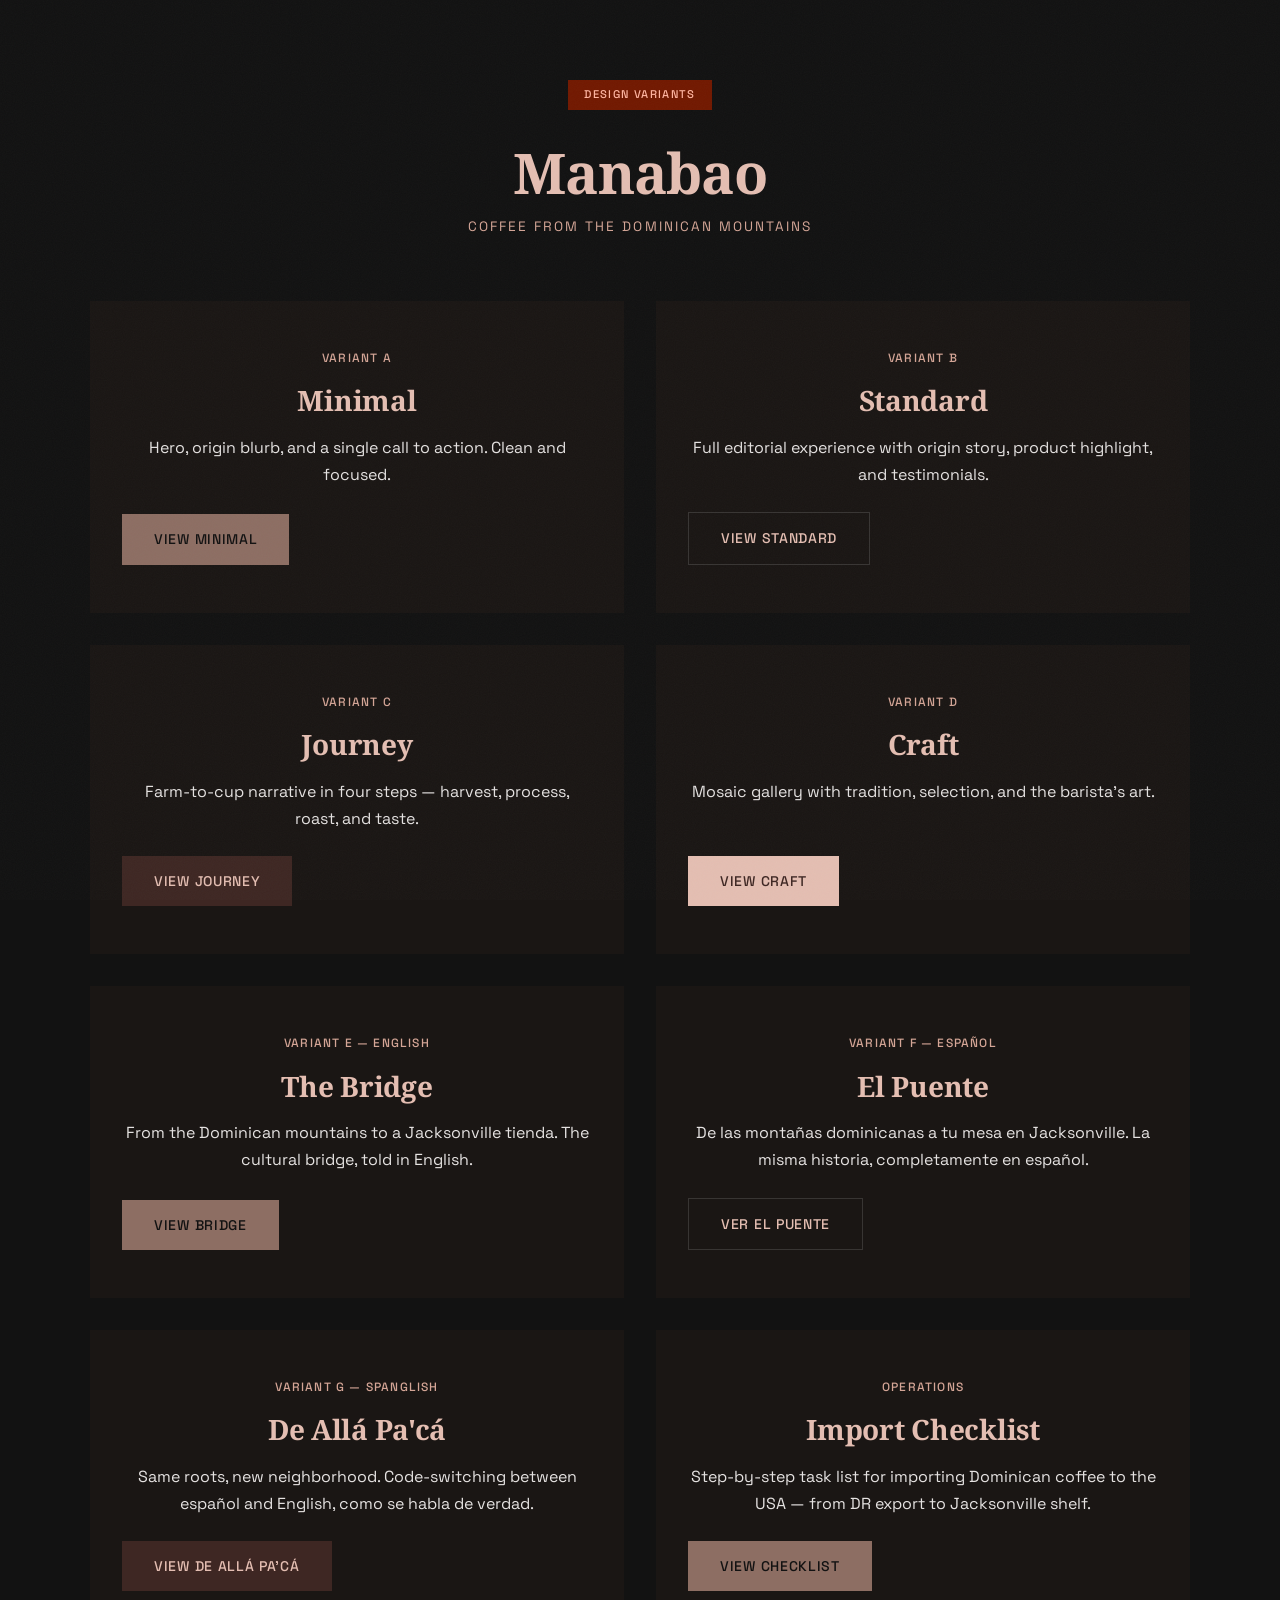
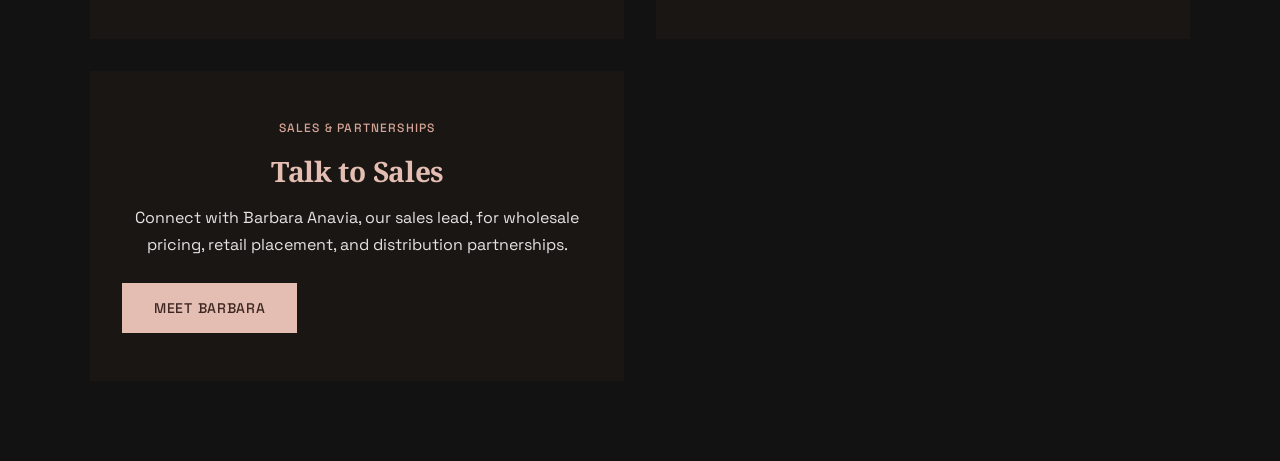
==== commit 01976c59: "feat: add sales contact page with Barbara Anavia profile New sales.html page featuring sales lead Ba" ====
--- a/index.html
+++ b/index.html
@@ -86,6 +86,15 @@
         </p>
         <span class="btn btn-primary">View Checklist</span>
       </a>
+
+      <a href="sales.html" class="hub-card">
+        <span class="label-sm">Sales & Partnerships</span>
+        <h2 class="headline-sm">Talk to Sales</h2>
+        <p class="body-text">
+          Connect with Barbara Anavia, our sales lead, for wholesale pricing, retail placement, and distribution partnerships.
+        </p>
+        <span class="btn btn-inverted">Meet Barbara</span>
+      </a>
     </div>
   </section>
 
--- a/styles.css
+++ b/styles.css
@@ -1086,7 +1086,63 @@
   opacity: 0.7;
 }
 
+/* ===== Sales Rep Page ===== */
+
+.experience-list {
+  display: flex;
+  flex-direction: column;
+  gap: 32px;
+}
+
+.experience-item {
+  display: grid;
+  grid-template-columns: 180px 1fr;
+  gap: 32px;
+  padding-bottom: 32px;
+  border-bottom: 1px solid var(--outline-variant);
+}
+
+.experience-item:last-child {
+  border-bottom: none;
+}
+
+.experience-period {
+  padding-top: 4px;
+}
+
+.experience-title {
+  font-family: var(--font-headline);
+  font-size: 1.25rem;
+  font-weight: 700;
+  color: var(--primary-light);
+  margin-bottom: 8px;
+  letter-spacing: -0.01em;
+}
+
+.experience-company {
+  font-family: var(--font-body);
+  font-size: 0.9rem;
+  color: var(--primary-dim);
+  letter-spacing: 0.02em;
+}
+
+.services-grid {
+  display: grid;
+  grid-template-columns: 1fr 1fr 1fr;
+  gap: 32px;
+}
+
 @media (max-width: 768px) {
+  .experience-item {
+    grid-template-columns: 1fr;
+    gap: 12px;
+  }
+
+  .services-grid {
+    grid-template-columns: 1fr;
+    gap: 40px;
+  }
+
   .checklist-item {
     padding: 16px 0;
     gap: 12px;
